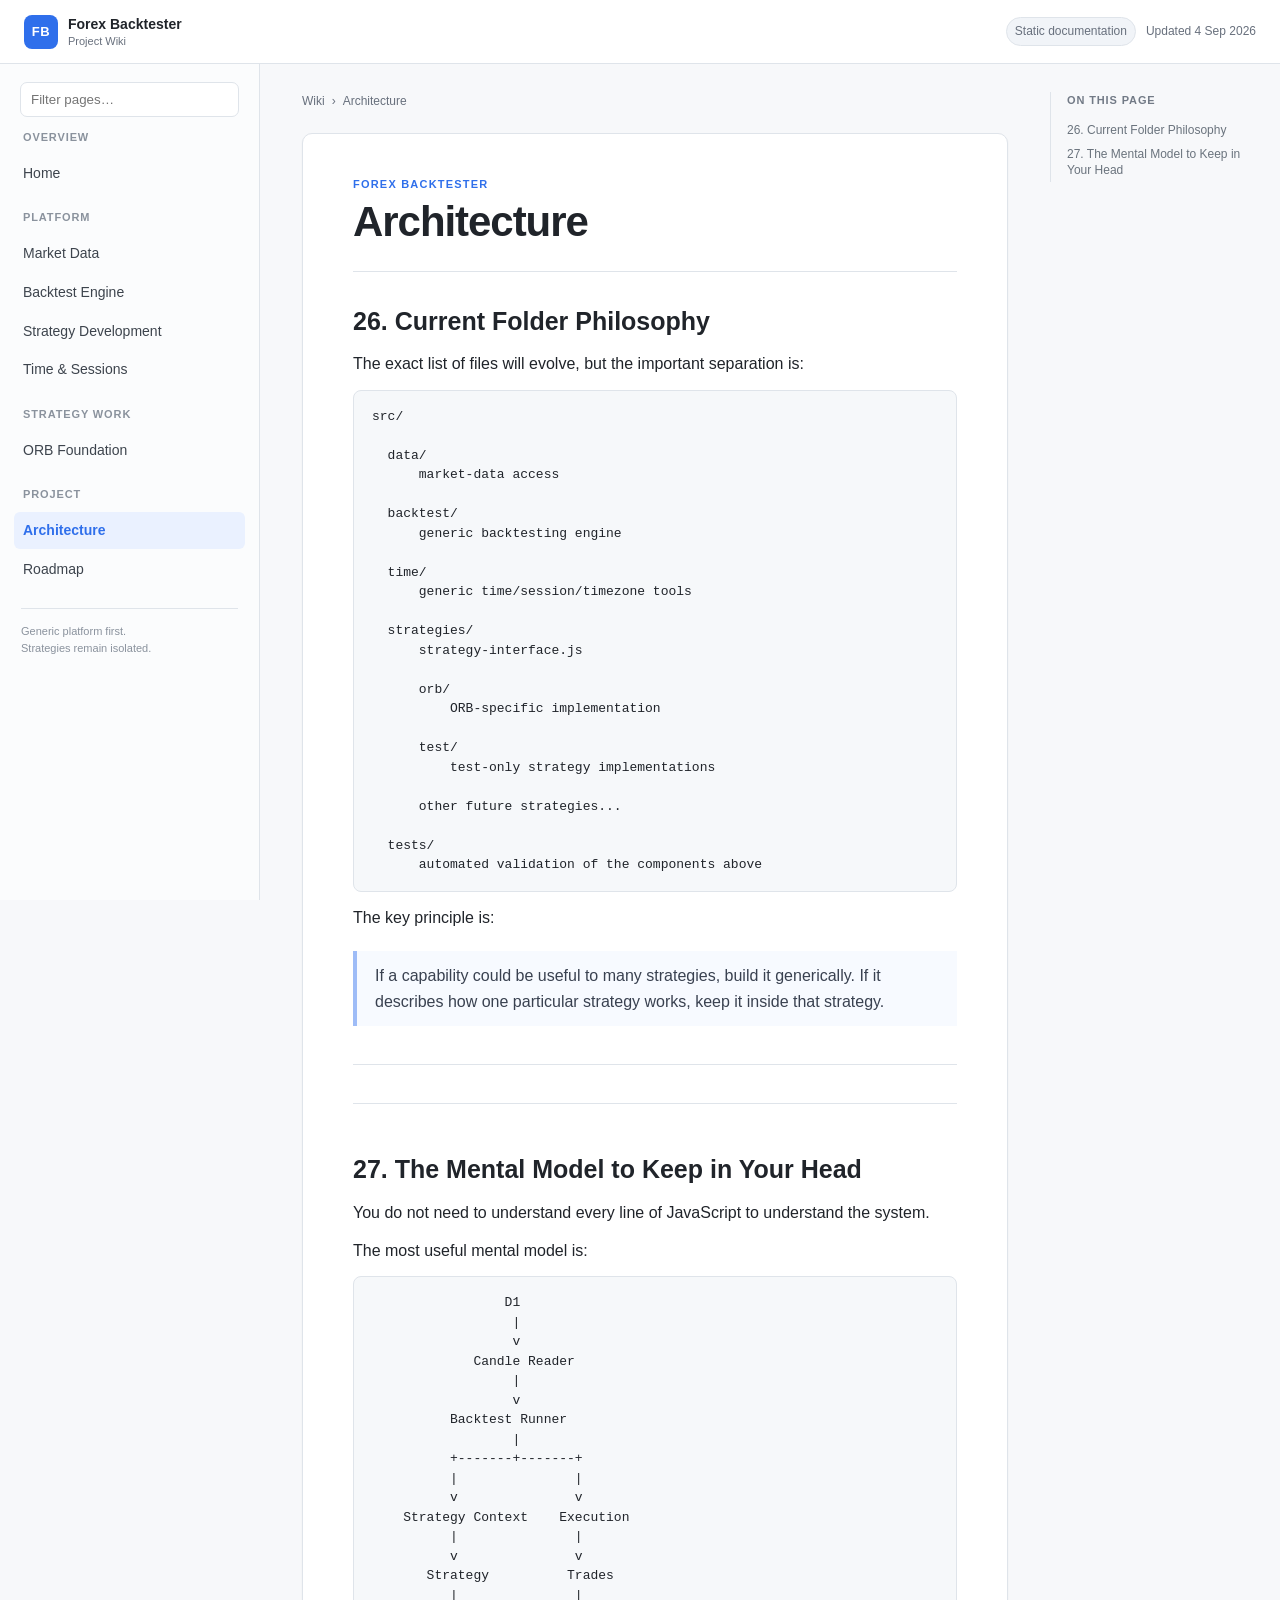
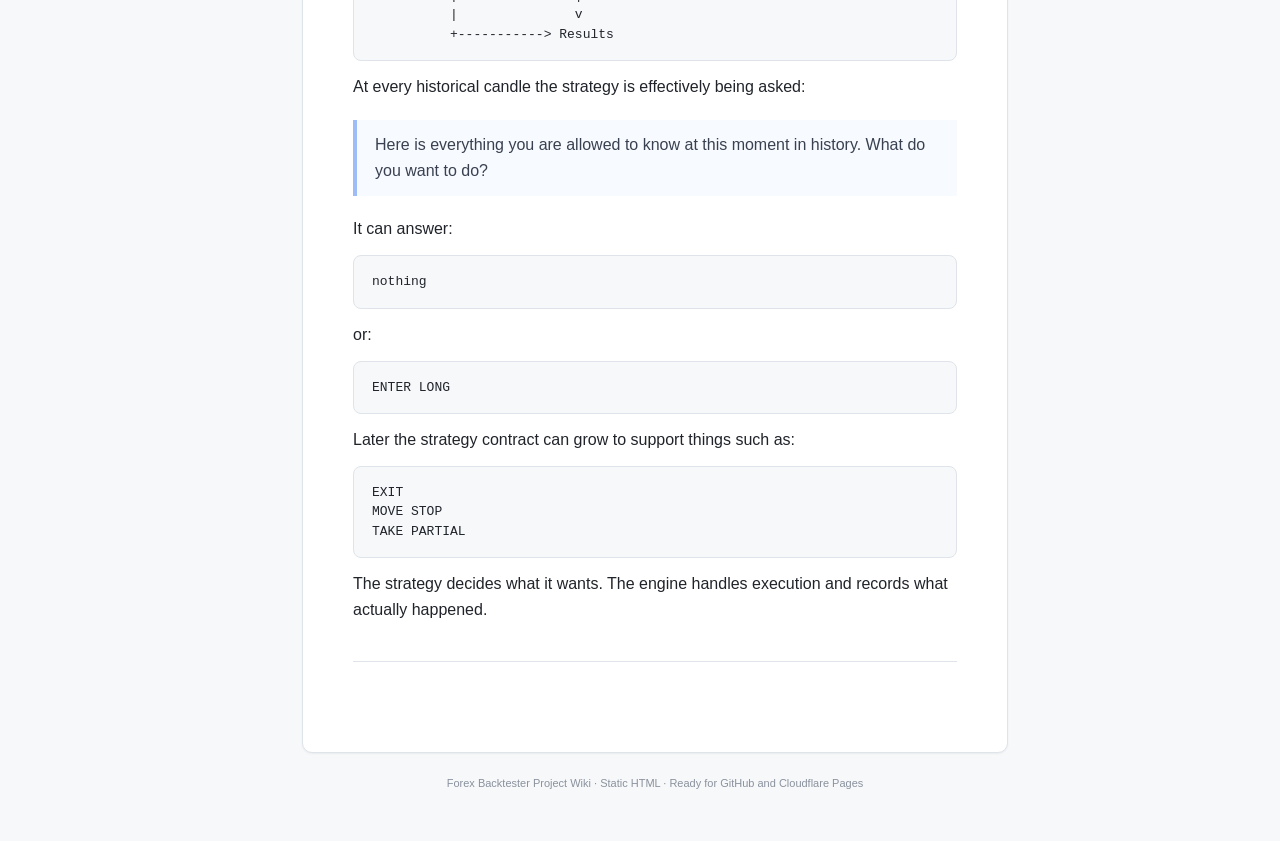
==== architecture.html @ 49b3a7f2 "initial commit" ====
<!doctype html>
<html lang="en">
<head>
  <meta charset="utf-8">
  <meta name="viewport" content="width=device-width, initial-scale=1">
  <meta name="description" content="Forex Backtester project wiki - Architecture">
  <title>Architecture · Forex Backtester Wiki</title>
  <link rel="icon" href="assets/favicon.svg" type="image/svg+xml">
  <link rel="stylesheet" href="assets/styles.css">
</head>
<body data-page="architecture.html">
  <header class="topbar">
    <button class="menu-button" id="menuButton" aria-label="Open navigation">☰</button>
    <a class="brand" href="index.html"><span class="brand-mark">FB</span><span><strong>Forex Backtester</strong><small>Project Wiki</small></span></a>
    <div class="topbar-meta"><span class="badge">Static documentation</span><span class="updated">Updated 4 Sep 2026</span></div>
  </header>

  <div class="layout">
    <aside class="sidebar" id="sidebar">
      <div class="sidebar-search-wrap">
        <label class="sr-only" for="navSearch">Filter navigation</label>
        <input id="navSearch" class="sidebar-search" type="search" placeholder="Filter pages…" autocomplete="off">
      </div>
      <nav class="sidebar-nav" aria-label="Wiki navigation">
        <div class="nav-group"><div class="nav-group-title">Overview</div><a class="nav-link" href="index.html" data-search="home">Home</a></div><div class="nav-group"><div class="nav-group-title">Platform</div><a class="nav-link" href="data.html" data-search="market data">Market Data</a><a class="nav-link" href="engine.html" data-search="backtest engine">Backtest Engine</a><a class="nav-link" href="strategies.html" data-search="strategy development">Strategy Development</a><a class="nav-link" href="time.html" data-search="time &amp; sessions">Time &amp; Sessions</a></div><div class="nav-group"><div class="nav-group-title">Strategy Work</div><a class="nav-link" href="orb.html" data-search="orb foundation">ORB Foundation</a></div><div class="nav-group"><div class="nav-group-title">Project</div><a class="nav-link active" href="architecture.html" data-search="architecture">Architecture</a><a class="nav-link" href="roadmap.html" data-search="roadmap">Roadmap</a></div>
      </nav>
      <div class="sidebar-footer">
        <span>Generic platform first.</span>
        <span>Strategies remain isolated.</span>
      </div>
    </aside>

    <main class="content">
      <div class="breadcrumbs"><a href="index.html">Wiki</a><span>›</span><span>Architecture</span></div>
      <article class="article">
        <div class="article-heading">
          <p class="eyebrow">Forex Backtester</p>
          <h1>Architecture</h1>
        </div>
        
        <div class="prose">
          <h2 id="current-folder-philosophy">26. Current Folder Philosophy</h2>
<p>The exact list of files will evolve, but the important separation is:</p>
<pre><code class="language-text">src/

  data/
      market-data access

  backtest/
      generic backtesting engine

  time/
      generic time/session/timezone tools

  strategies/
      strategy-interface.js

      orb/
          ORB-specific implementation

      test/
          test-only strategy implementations

      other future strategies...

  tests/
      automated validation of the components above
</code></pre>
<p>The key principle is:</p>
<blockquote>
<p>If a capability could be useful to many strategies, build it generically. If it describes how one particular strategy works, keep it inside that strategy.</p>
</blockquote>
<hr/>
<hr/>
<h2 id="the-mental-model-to-keep-in-your-head">27. The Mental Model to Keep in Your Head</h2>
<p>You do not need to understand every line of JavaScript to understand the system.</p>
<p>The most useful mental model is:</p>
<pre><code class="language-text">                 D1
                  |
                  v
             Candle Reader
                  |
                  v
          Backtest Runner
                  |
          +-------+-------+
          |               |
          v               v
    Strategy Context    Execution
          |               |
          v               v
       Strategy          Trades
          |               |
          |               v
          +-----------&gt; Results
</code></pre>
<p>At every historical candle the strategy is effectively being asked:</p>
<blockquote>
<p>Here is everything you are allowed to know at this moment in history. What do you want to do?</p>
</blockquote>
<p>It can answer:</p>
<pre><code class="language-text">nothing
</code></pre>
<p>or:</p>
<pre><code class="language-text">ENTER LONG
</code></pre>
<p>Later the strategy contract can grow to support things such as:</p>
<pre><code class="language-text">EXIT
MOVE STOP
TAKE PARTIAL
</code></pre>
<p>The strategy decides what it wants. The engine handles execution and records what actually happened.</p>
<hr/>

        </div>
      </article>
      <footer class="page-footer">Forex Backtester Project Wiki · Static HTML · Ready for GitHub and Cloudflare Pages</footer>
    </main>

    <aside class="toc" aria-label="On this page">
      <div class="toc-inner">
        <div class="toc-title">On this page</div>
        <a class="toc-link h2" href="#current-folder-philosophy">26. Current Folder Philosophy</a><a class="toc-link h2" href="#the-mental-model-to-keep-in-your-head">27. The Mental Model to Keep in Your Head</a>
      </div>
    </aside>
  </div>

  <div class="scrim" id="scrim"></div>
  <script src="assets/wiki.js"></script>
</body>
</html>
---- assets/styles.css ----
:root {
  --bg: #f7f8fa;
  --surface: #ffffff;
  --surface-soft: #f1f4f8;
  --border: #dfe4ea;
  --text: #20242a;
  --muted: #68707d;
  --accent: #2f6feb;
  --accent-soft: #eaf1ff;
  --code: #f4f6f8;
  --sidebar: #fbfcfd;
  --shadow: 0 1px 2px rgba(31,35,40,.06);
}
* { box-sizing: border-box; }
html { scroll-behavior: smooth; }
body { margin: 0; font-family: -apple-system, BlinkMacSystemFont, "Segoe UI", Roboto, Helvetica, Arial, sans-serif; color: var(--text); background: var(--bg); line-height: 1.62; }
a { color: var(--accent); text-decoration: none; }
a:hover { text-decoration: underline; }
.topbar { height: 64px; position: sticky; top: 0; z-index: 50; display: flex; align-items: center; gap: 18px; padding: 0 24px; border-bottom: 1px solid var(--border); background: rgba(255,255,255,.96); backdrop-filter: blur(10px); }
.brand { display: inline-flex; align-items: center; gap: 10px; color: var(--text); text-decoration: none; min-width: 242px; }
.brand:hover { text-decoration: none; }
.brand-mark { width: 34px; height: 34px; border-radius: 8px; display: grid; place-items: center; background: var(--accent); color: #fff; font-size: 13px; font-weight: 800; letter-spacing: .04em; }
.brand strong, .brand small { display: block; line-height: 1.15; }
.brand strong { font-size: 14px; }
.brand small { font-size: 11px; color: var(--muted); margin-top: 3px; }
.topbar-meta { margin-left: auto; display: flex; align-items: center; gap: 10px; color: var(--muted); font-size: 12px; }
.badge { padding: 4px 8px; background: var(--surface-soft); border: 1px solid var(--border); border-radius: 999px; }
.menu-button { display: none; border: 0; background: transparent; font-size: 22px; cursor: pointer; }
.layout { display: grid; grid-template-columns: 260px minmax(0, 1fr) 230px; min-height: calc(100vh - 64px); }
.sidebar { position: sticky; top: 64px; height: calc(100vh - 64px); overflow-y: auto; border-right: 1px solid var(--border); background: var(--sidebar); padding: 18px 14px 24px; }
.sidebar-search-wrap { padding: 0 6px 12px; }
.sidebar-search { width: 100%; border: 1px solid var(--border); border-radius: 7px; padding: 9px 10px; background: #fff; color: var(--text); outline: none; }
.sidebar-search:focus { border-color: var(--accent); box-shadow: 0 0 0 3px var(--accent-soft); }
.nav-group { margin-bottom: 18px; }
.nav-group-title { padding: 0 9px 6px; color: #8a929d; font-size: 11px; font-weight: 700; letter-spacing: .08em; text-transform: uppercase; }
.nav-link { display: block; margin: 2px 0; padding: 7px 9px; border-radius: 6px; color: #3d444d; font-size: 14px; font-weight: 500; }
.nav-link:hover { background: var(--surface-soft); text-decoration: none; }
.nav-link.active { color: var(--accent); background: var(--accent-soft); font-weight: 650; }
.sidebar-footer { border-top: 1px solid var(--border); margin: 20px 7px 0; padding-top: 14px; color: #8a929d; font-size: 11px; line-height: 1.55; }
.sidebar-footer span { display: block; }
.content { min-width: 0; padding: 28px 42px 48px; }
.breadcrumbs { max-width: 880px; margin: 0 auto 22px; color: var(--muted); font-size: 12px; display: flex; gap: 7px; }
.breadcrumbs a { color: var(--muted); }
.article { max-width: 880px; margin: 0 auto; background: var(--surface); border: 1px solid var(--border); border-radius: 10px; box-shadow: var(--shadow); padding: 42px 50px 52px; }
.article-heading { padding-bottom: 24px; border-bottom: 1px solid var(--border); margin-bottom: 28px; }
.eyebrow { margin: 0 0 4px; color: var(--accent); text-transform: uppercase; letter-spacing: .11em; font-size: 11px; font-weight: 800; }
.article-heading h1 { margin: 0; font-size: clamp(30px, 4vw, 42px); line-height: 1.15; letter-spacing: -.025em; }
.status-grid { display: grid; grid-template-columns: repeat(2, minmax(0,1fr)); gap: 12px; margin: 0 0 18px; }
.status-card { border: 1px solid var(--border); background: #fbfcfe; border-radius: 8px; padding: 15px; }
.status-card strong, .status-card span { display: block; }
.status-card strong { margin: 2px 0 4px; font-size: 14px; }
.status-card span:last-child { color: var(--muted); font-size: 12px; line-height: 1.45; }
.status-kicker { color: var(--accent); font-size: 10px; font-weight: 800; letter-spacing: .08em; text-transform: uppercase; }
.callout { border-left: 4px solid var(--accent); background: var(--accent-soft); padding: 13px 15px; border-radius: 0 7px 7px 0; margin: 18px 0 30px; }
.callout strong, .callout span { display: block; }
.callout strong { font-size: 12px; text-transform: uppercase; letter-spacing: .07em; margin-bottom: 3px; }
.callout span { font-size: 14px; }
.prose h2 { font-size: 25px; line-height: 1.25; margin: 44px 0 14px; padding-top: 6px; scroll-margin-top: 88px; }
.prose h2:first-child { margin-top: 0; }
.prose h3 { font-size: 18px; margin: 28px 0 10px; scroll-margin-top: 88px; }
.prose p { margin: 12px 0; }
.prose ul, .prose ol { padding-left: 24px; }
.prose li { margin: 5px 0; }
.prose blockquote { margin: 20px 0; padding: 12px 18px; border-left: 4px solid #9ebcf7; background: #f7faff; color: #394150; }
.prose blockquote p { margin: 0; }
.prose hr { border: 0; border-top: 1px solid var(--border); margin: 38px 0; }
.prose code { font-family: ui-monospace, SFMono-Regular, Menlo, Consolas, monospace; background: var(--code); border: 1px solid #e7eaee; border-radius: 4px; padding: .12em .35em; font-size: .89em; }
.prose pre { overflow-x: auto; background: #f6f8fa; border: 1px solid var(--border); border-radius: 8px; padding: 16px 18px; line-height: 1.5; }
.prose pre code { background: none; border: 0; padding: 0; font-size: 13px; }
.prose table { width: 100%; border-collapse: collapse; margin: 18px 0; font-size: 14px; }
.prose th, .prose td { border: 1px solid var(--border); padding: 8px 10px; text-align: left; }
.prose th { background: var(--surface-soft); }
.prose input[type="checkbox"] { margin-right: 7px; }
.toc { position: sticky; top: 64px; height: calc(100vh - 64px); padding: 28px 18px 20px 0; }
.toc-inner { position: sticky; top: 92px; border-left: 1px solid var(--border); padding-left: 16px; max-height: calc(100vh - 120px); overflow-y: auto; }
.toc-title { color: #727a86; font-size: 11px; font-weight: 800; text-transform: uppercase; letter-spacing: .08em; margin-bottom: 8px; }
.toc-link { display: block; color: #6a737d; font-size: 12px; line-height: 1.35; padding: 4px 0; }
.toc-link.h3 { padding-left: 10px; font-size: 11px; }
.toc-link:hover { color: var(--accent); text-decoration: none; }
.toc-empty { color: #9aa1aa; font-size: 12px; }
.page-footer { max-width: 880px; margin: 22px auto 0; color: #8a929d; text-align: center; font-size: 11px; }
.scrim { display: none; }
.sr-only { position: absolute; width: 1px; height: 1px; padding: 0; margin: -1px; overflow: hidden; clip: rect(0,0,0,0); border: 0; }
@media (max-width: 1120px) {
  .layout { grid-template-columns: 240px minmax(0,1fr); }
  .toc { display: none; }
  .content { padding-right: 28px; }
}
@media (max-width: 780px) {
  .topbar { padding: 0 14px; }
  .menu-button { display: inline-block; }
  .brand { min-width: 0; }
  .topbar-meta .updated { display: none; }
  .layout { display: block; }
  .sidebar { position: fixed; z-index: 80; left: 0; top: 64px; width: 280px; transform: translateX(-100%); transition: transform .2s ease; box-shadow: 8px 0 24px rgba(0,0,0,.12); }
  body.nav-open .sidebar { transform: translateX(0); }
  .scrim { position: fixed; z-index: 70; inset: 64px 0 0; background: rgba(0,0,0,.26); }
  body.nav-open .scrim { display: block; }
  .content { padding: 20px 14px 36px; }
  .article { padding: 28px 22px 36px; border-radius: 8px; }
  .status-grid { grid-template-columns: 1fr; }
  .breadcrumbs { padding: 0 4px; }
}
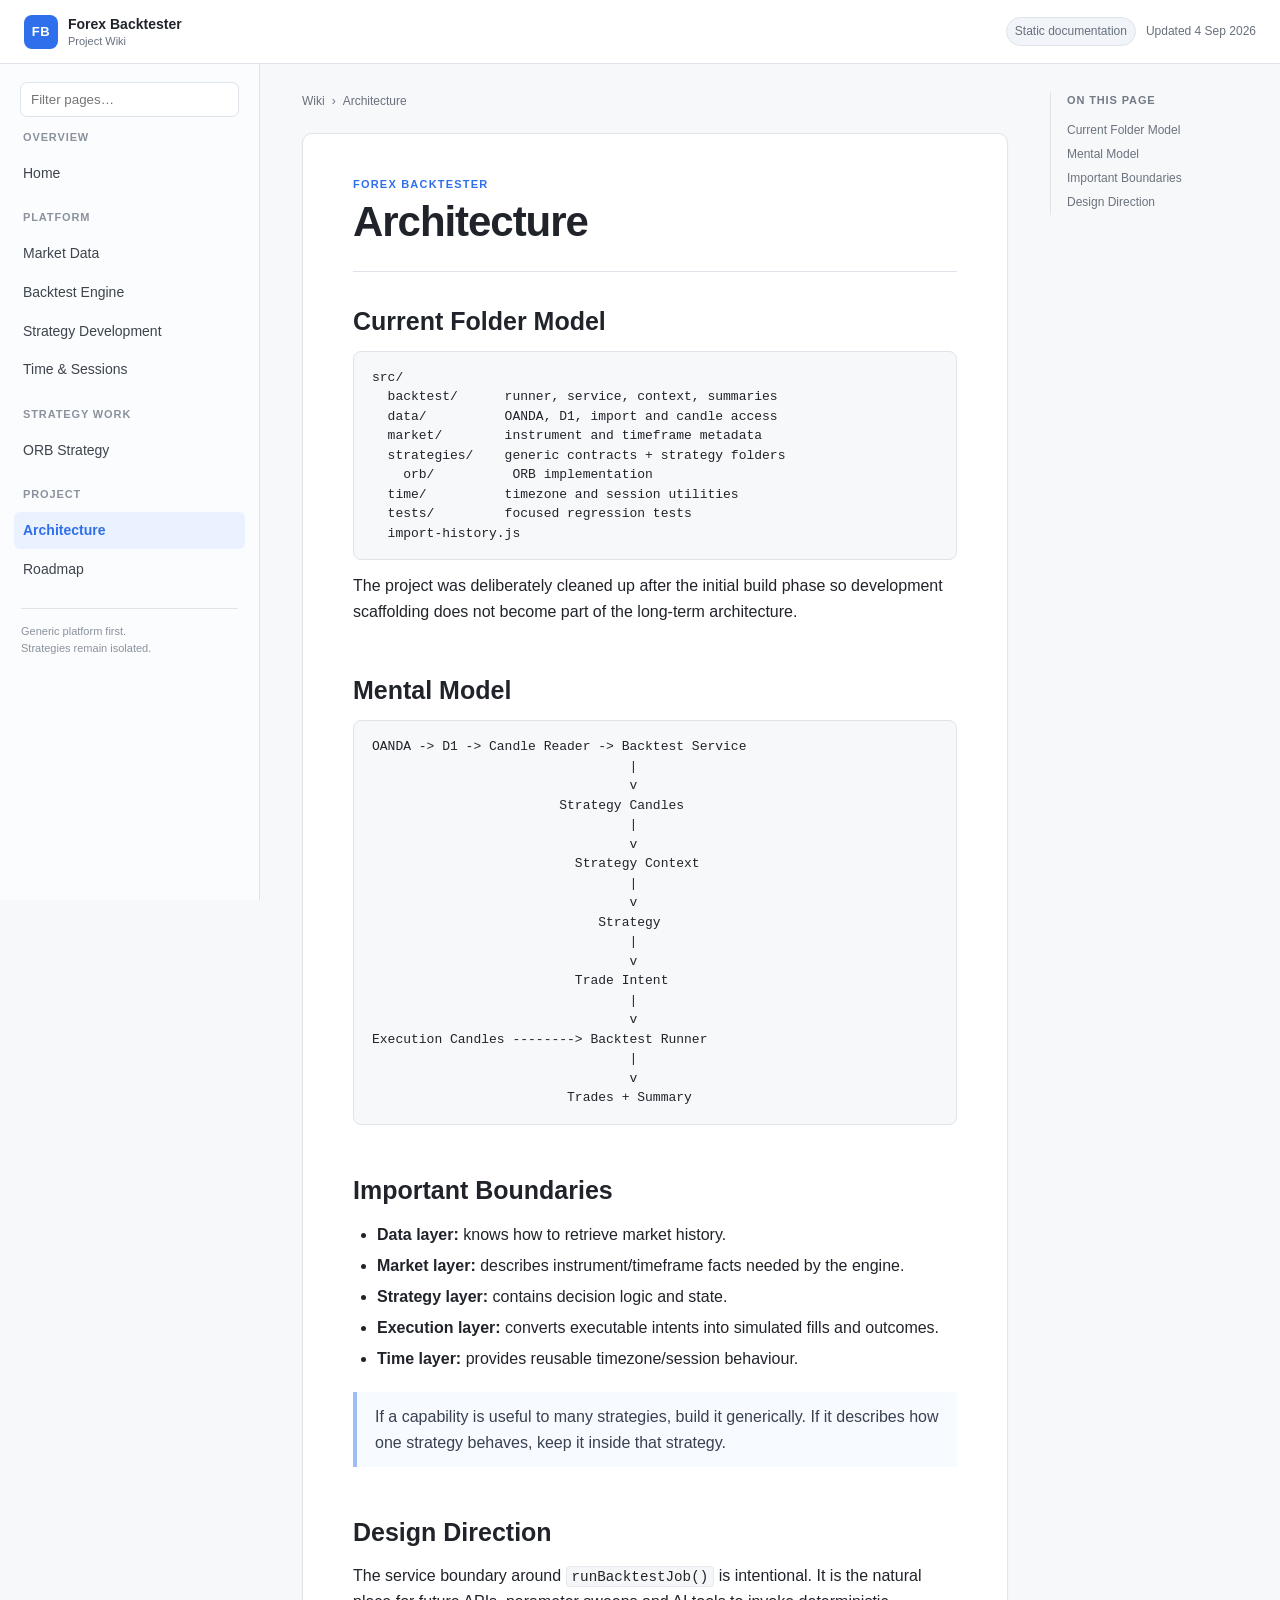
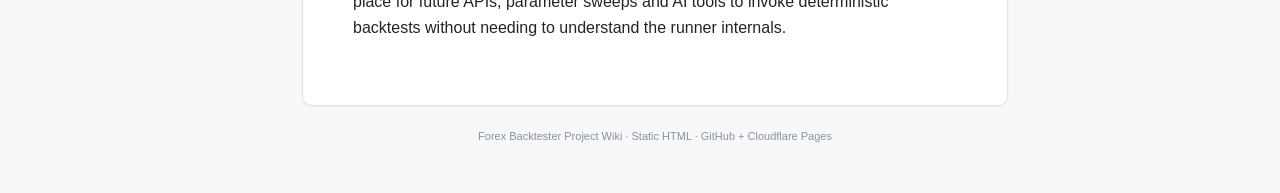
==== commit e10b9c5e: "docs: update wiki for current backtester architecture" ====
--- a/architecture.html
+++ b/architecture.html
@@ -1,131 +1,40 @@
 <!doctype html>
-<html lang="en">
-<head>
-  <meta charset="utf-8">
-  <meta name="viewport" content="width=device-width, initial-scale=1">
-  <meta name="description" content="Forex Backtester project wiki - Architecture">
-  <title>Architecture · Forex Backtester Wiki</title>
-  <link rel="icon" href="assets/favicon.svg" type="image/svg+xml">
-  <link rel="stylesheet" href="assets/styles.css">
-</head>
-<body data-page="architecture.html">
-  <header class="topbar">
-    <button class="menu-button" id="menuButton" aria-label="Open navigation">☰</button>
-    <a class="brand" href="index.html"><span class="brand-mark">FB</span><span><strong>Forex Backtester</strong><small>Project Wiki</small></span></a>
-    <div class="topbar-meta"><span class="badge">Static documentation</span><span class="updated">Updated 4 Sep 2026</span></div>
-  </header>
-
-  <div class="layout">
-    <aside class="sidebar" id="sidebar">
-      <div class="sidebar-search-wrap">
-        <label class="sr-only" for="navSearch">Filter navigation</label>
-        <input id="navSearch" class="sidebar-search" type="search" placeholder="Filter pages…" autocomplete="off">
-      </div>
-      <nav class="sidebar-nav" aria-label="Wiki navigation">
-        <div class="nav-group"><div class="nav-group-title">Overview</div><a class="nav-link" href="index.html" data-search="home">Home</a></div><div class="nav-group"><div class="nav-group-title">Platform</div><a class="nav-link" href="data.html" data-search="market data">Market Data</a><a class="nav-link" href="engine.html" data-search="backtest engine">Backtest Engine</a><a class="nav-link" href="strategies.html" data-search="strategy development">Strategy Development</a><a class="nav-link" href="time.html" data-search="time &amp; sessions">Time &amp; Sessions</a></div><div class="nav-group"><div class="nav-group-title">Strategy Work</div><a class="nav-link" href="orb.html" data-search="orb foundation">ORB Foundation</a></div><div class="nav-group"><div class="nav-group-title">Project</div><a class="nav-link active" href="architecture.html" data-search="architecture">Architecture</a><a class="nav-link" href="roadmap.html" data-search="roadmap">Roadmap</a></div>
-      </nav>
-      <div class="sidebar-footer">
-        <span>Generic platform first.</span>
-        <span>Strategies remain isolated.</span>
-      </div>
-    </aside>
-
-    <main class="content">
-      <div class="breadcrumbs"><a href="index.html">Wiki</a><span>›</span><span>Architecture</span></div>
-      <article class="article">
-        <div class="article-heading">
-          <p class="eyebrow">Forex Backtester</p>
-          <h1>Architecture</h1>
-        </div>
-        
-        <div class="prose">
-          <h2 id="current-folder-philosophy">26. Current Folder Philosophy</h2>
-<p>The exact list of files will evolve, but the important separation is:</p>
-<pre><code class="language-text">src/
-
-  data/
-      market-data access
-
-  backtest/
-      generic backtesting engine
-
-  time/
-      generic time/session/timezone tools
-
-  strategies/
-      strategy-interface.js
-
-      orb/
-          ORB-specific implementation
-
-      test/
-          test-only strategy implementations
-
-      other future strategies...
-
-  tests/
-      automated validation of the components above
+<html lang="en"><head><meta charset="utf-8"><meta name="viewport" content="width=device-width, initial-scale=1"><meta name="description" content="Forex Backtester project wiki - Architecture"><title>Architecture · Forex Backtester Wiki</title><link rel="icon" href="assets/favicon.svg" type="image/svg+xml"><link rel="stylesheet" href="assets/styles.css"></head>
+<body data-page="architecture.html"><header class="topbar"><button class="menu-button" id="menuButton" aria-label="Open navigation">☰</button><a class="brand" href="index.html"><span class="brand-mark">FB</span><span><strong>Forex Backtester</strong><small>Project Wiki</small></span></a><div class="topbar-meta"><span class="badge">Static documentation</span><span class="updated">Updated 4 Sep 2026</span></div></header>
+<div class="layout"><aside class="sidebar" id="sidebar"><div class="sidebar-search-wrap"><label class="sr-only" for="navSearch">Filter navigation</label><input id="navSearch" class="sidebar-search" type="search" placeholder="Filter pages…" autocomplete="off"></div><nav class="sidebar-nav" aria-label="Wiki navigation"><div class="nav-group"><div class="nav-group-title">Overview</div><a class="nav-link" href="index.html" data-search="home status">Home</a></div><div class="nav-group"><div class="nav-group-title">Platform</div><a class="nav-link" href="data.html" data-search="market data d1 oanda">Market Data</a><a class="nav-link" href="engine.html" data-search="backtest engine execution">Backtest Engine</a><a class="nav-link" href="strategies.html" data-search="strategy development trade intent">Strategy Development</a><a class="nav-link" href="time.html" data-search="time sessions timeframe">Time &amp; Sessions</a></div><div class="nav-group"><div class="nav-group-title">Strategy Work</div><a class="nav-link" href="orb.html" data-search="orb opening range breakout">ORB Strategy</a></div><div class="nav-group"><div class="nav-group-title">Project</div><a class="nav-link active" href="architecture.html" data-search="architecture">Architecture</a><a class="nav-link" href="roadmap.html" data-search="roadmap research sweeps ai pine">Roadmap</a></div></nav><div class="sidebar-footer"><span>Generic platform first.</span><span>Strategies remain isolated.</span></div></aside>
+<main class="content"><div class="breadcrumbs"><a href="index.html">Wiki</a><span>›</span><span>Architecture</span></div><article class="article"><div class="article-heading"><p class="eyebrow">Forex Backtester</p><h1>Architecture</h1></div><div class="prose">
+<h2 id="folder-model">Current Folder Model</h2><pre><code class="language-text">src/
+  backtest/      runner, service, context, summaries
+  data/          OANDA, D1, import and candle access
+  market/        instrument and timeframe metadata
+  strategies/    generic contracts + strategy folders
+    orb/          ORB implementation
+  time/          timezone and session utilities
+  tests/         focused regression tests
+  import-history.js
 </code></pre>
-<p>The key principle is:</p>
-<blockquote>
-<p>If a capability could be useful to many strategies, build it generically. If it describes how one particular strategy works, keep it inside that strategy.</p>
-</blockquote>
-<hr/>
-<hr/>
-<h2 id="the-mental-model-to-keep-in-your-head">27. The Mental Model to Keep in Your Head</h2>
-<p>You do not need to understand every line of JavaScript to understand the system.</p>
-<p>The most useful mental model is:</p>
-<pre><code class="language-text">                 D1
-                  |
-                  v
-             Candle Reader
-                  |
-                  v
-          Backtest Runner
-                  |
-          +-------+-------+
-          |               |
-          v               v
-    Strategy Context    Execution
-          |               |
-          v               v
-       Strategy          Trades
-          |               |
-          |               v
-          +-----------&gt; Results
+<p>The project was deliberately cleaned up after the initial build phase so development scaffolding does not become part of the long-term architecture.</p>
+<h2 id="mental-model">Mental Model</h2><pre><code class="language-text">OANDA -> D1 -> Candle Reader -> Backtest Service
+                                 |
+                                 v
+                        Strategy Candles
+                                 |
+                                 v
+                          Strategy Context
+                                 |
+                                 v
+                             Strategy
+                                 |
+                                 v
+                          Trade Intent
+                                 |
+                                 v
+Execution Candles --------> Backtest Runner
+                                 |
+                                 v
+                         Trades + Summary
 </code></pre>
-<p>At every historical candle the strategy is effectively being asked:</p>
-<blockquote>
-<p>Here is everything you are allowed to know at this moment in history. What do you want to do?</p>
-</blockquote>
-<p>It can answer:</p>
-<pre><code class="language-text">nothing
-</code></pre>
-<p>or:</p>
-<pre><code class="language-text">ENTER LONG
-</code></pre>
-<p>Later the strategy contract can grow to support things such as:</p>
-<pre><code class="language-text">EXIT
-MOVE STOP
-TAKE PARTIAL
-</code></pre>
-<p>The strategy decides what it wants. The engine handles execution and records what actually happened.</p>
-<hr/>
-
-        </div>
-      </article>
-      <footer class="page-footer">Forex Backtester Project Wiki · Static HTML · Ready for GitHub and Cloudflare Pages</footer>
-    </main>
-
-    <aside class="toc" aria-label="On this page">
-      <div class="toc-inner">
-        <div class="toc-title">On this page</div>
-        <a class="toc-link h2" href="#current-folder-philosophy">26. Current Folder Philosophy</a><a class="toc-link h2" href="#the-mental-model-to-keep-in-your-head">27. The Mental Model to Keep in Your Head</a>
-      </div>
-    </aside>
-  </div>
-
-  <div class="scrim" id="scrim"></div>
-  <script src="assets/wiki.js"></script>
-</body>
-</html>+<h2 id="boundaries">Important Boundaries</h2><ul><li><strong>Data layer:</strong> knows how to retrieve market history.</li><li><strong>Market layer:</strong> describes instrument/timeframe facts needed by the engine.</li><li><strong>Strategy layer:</strong> contains decision logic and state.</li><li><strong>Execution layer:</strong> converts executable intents into simulated fills and outcomes.</li><li><strong>Time layer:</strong> provides reusable timezone/session behaviour.</li></ul>
+<blockquote><p>If a capability is useful to many strategies, build it generically. If it describes how one strategy behaves, keep it inside that strategy.</p></blockquote>
+<h2 id="design-direction">Design Direction</h2><p>The service boundary around <code>runBacktestJob()</code> is intentional. It is the natural place for future APIs, parameter sweeps and AI tools to invoke deterministic backtests without needing to understand the runner internals.</p>
+</div></article><footer class="page-footer">Forex Backtester Project Wiki · Static HTML · GitHub + Cloudflare Pages</footer></main><aside class="toc" aria-label="On this page"><div class="toc-inner"><div class="toc-title">On this page</div><a class="toc-link h2" href="#folder-model">Current Folder Model</a><a class="toc-link h2" href="#mental-model">Mental Model</a><a class="toc-link h2" href="#boundaries">Important Boundaries</a><a class="toc-link h2" href="#design-direction">Design Direction</a></div></aside></div><div class="scrim" id="scrim"></div><script src="assets/wiki.js"></script></body></html>
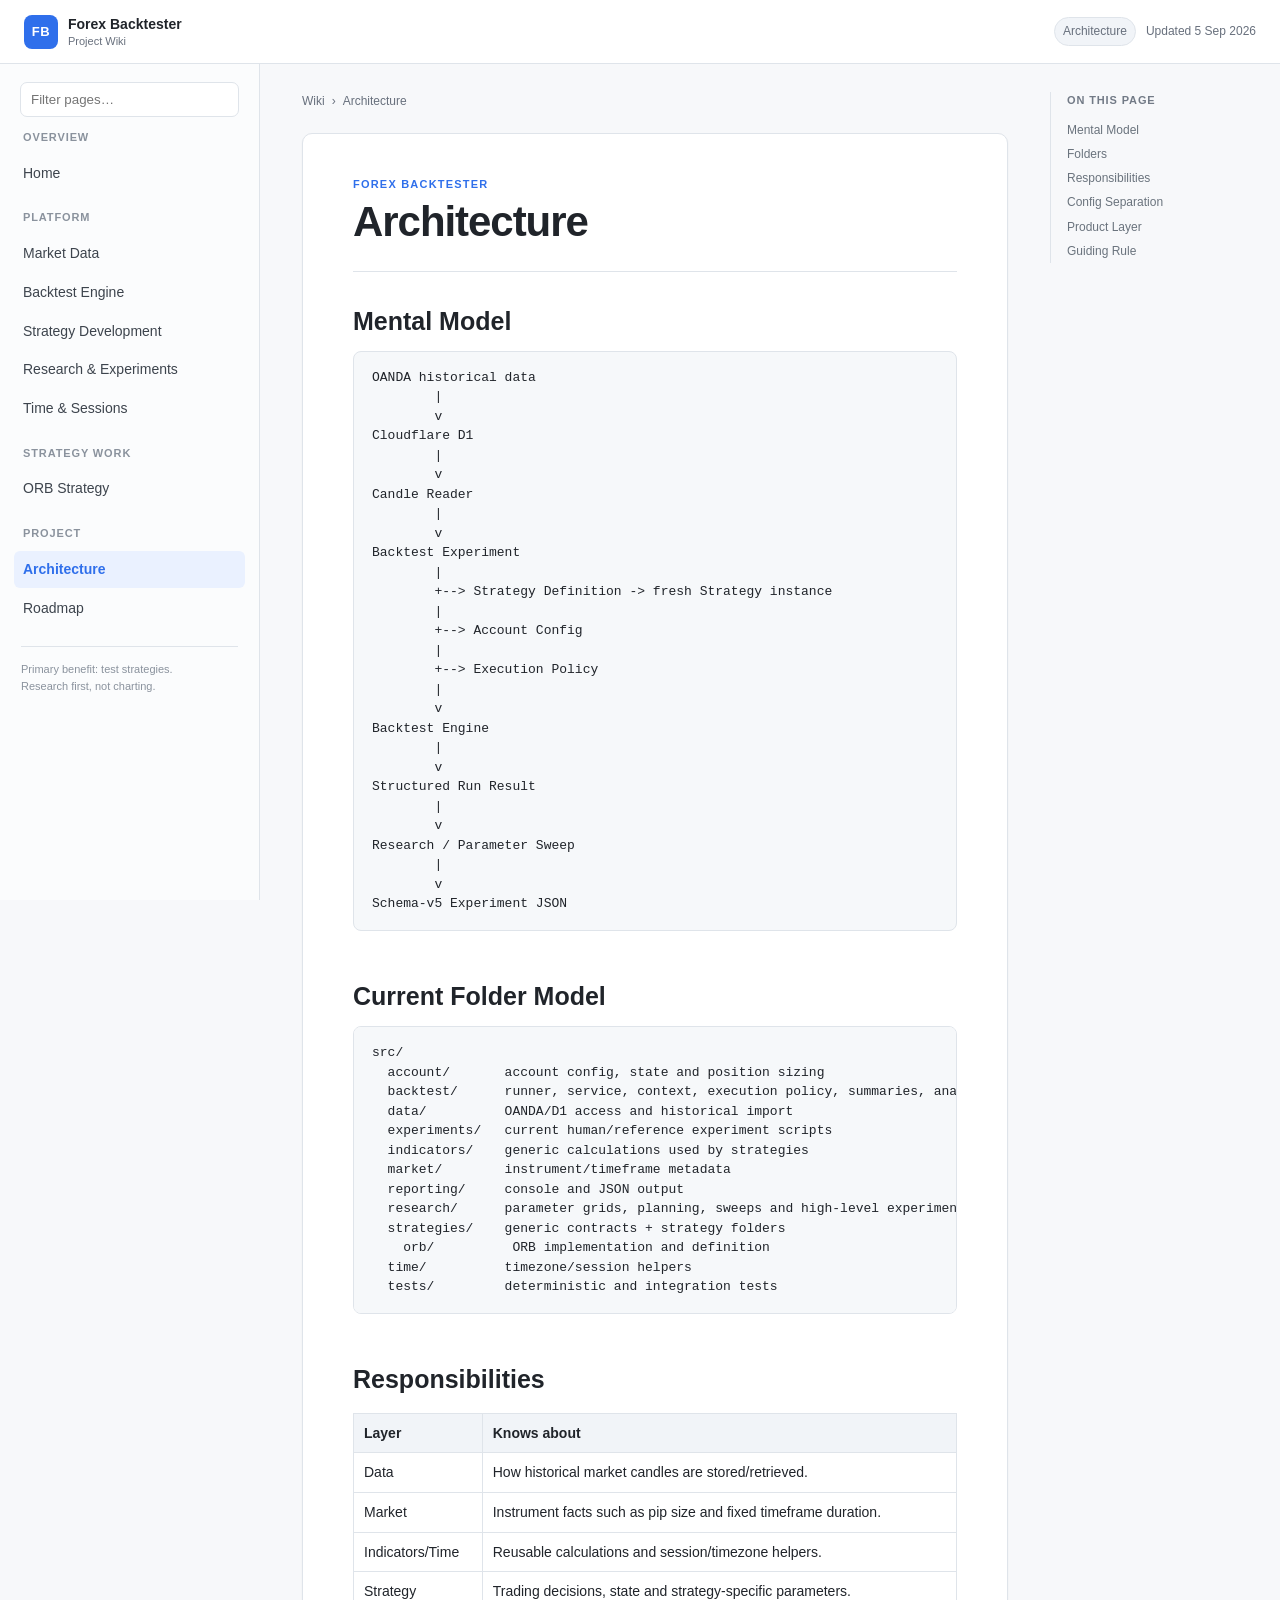
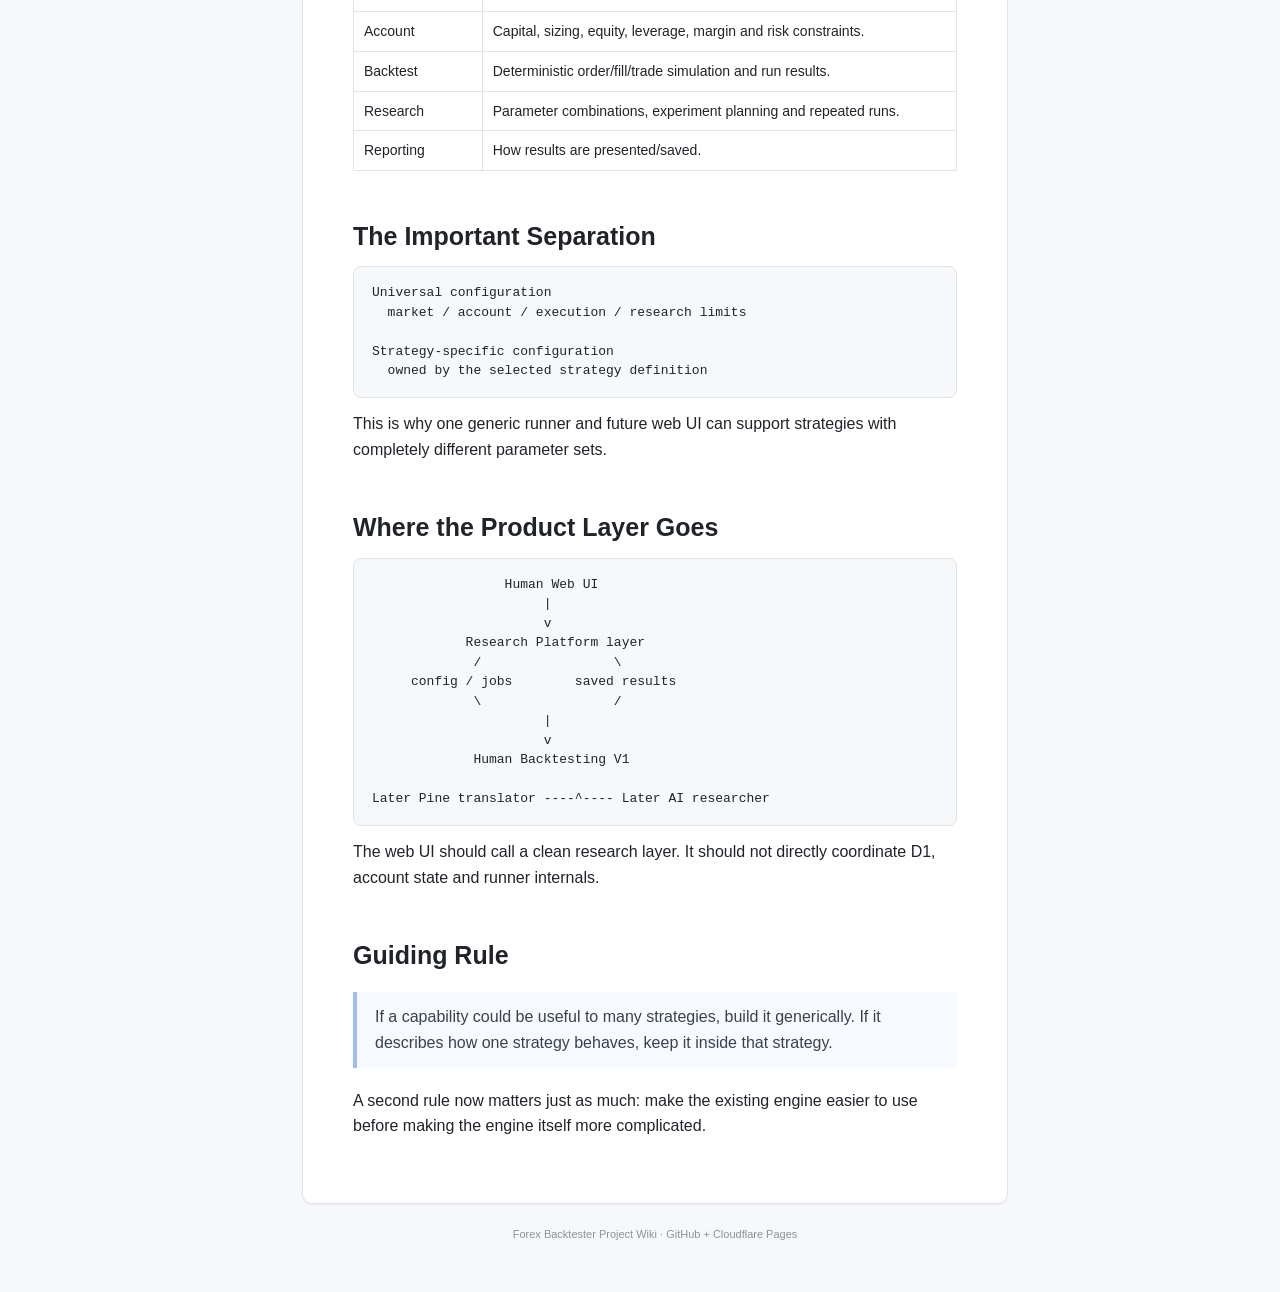
==== commit f64c9377: "docs: update wiki for Human Backtesting V1 completion" ====
--- a/architecture.html
+++ b/architecture.html
@@ -1,40 +1,70 @@
 <!doctype html>
 <html lang="en"><head><meta charset="utf-8"><meta name="viewport" content="width=device-width, initial-scale=1"><meta name="description" content="Forex Backtester project wiki - Architecture"><title>Architecture · Forex Backtester Wiki</title><link rel="icon" href="assets/favicon.svg" type="image/svg+xml"><link rel="stylesheet" href="assets/styles.css"></head>
-<body data-page="architecture.html"><header class="topbar"><button class="menu-button" id="menuButton" aria-label="Open navigation">☰</button><a class="brand" href="index.html"><span class="brand-mark">FB</span><span><strong>Forex Backtester</strong><small>Project Wiki</small></span></a><div class="topbar-meta"><span class="badge">Static documentation</span><span class="updated">Updated 4 Sep 2026</span></div></header>
-<div class="layout"><aside class="sidebar" id="sidebar"><div class="sidebar-search-wrap"><label class="sr-only" for="navSearch">Filter navigation</label><input id="navSearch" class="sidebar-search" type="search" placeholder="Filter pages…" autocomplete="off"></div><nav class="sidebar-nav" aria-label="Wiki navigation"><div class="nav-group"><div class="nav-group-title">Overview</div><a class="nav-link" href="index.html" data-search="home status">Home</a></div><div class="nav-group"><div class="nav-group-title">Platform</div><a class="nav-link" href="data.html" data-search="market data d1 oanda">Market Data</a><a class="nav-link" href="engine.html" data-search="backtest engine execution">Backtest Engine</a><a class="nav-link" href="strategies.html" data-search="strategy development trade intent">Strategy Development</a><a class="nav-link" href="time.html" data-search="time sessions timeframe">Time &amp; Sessions</a></div><div class="nav-group"><div class="nav-group-title">Strategy Work</div><a class="nav-link" href="orb.html" data-search="orb opening range breakout">ORB Strategy</a></div><div class="nav-group"><div class="nav-group-title">Project</div><a class="nav-link active" href="architecture.html" data-search="architecture">Architecture</a><a class="nav-link" href="roadmap.html" data-search="roadmap research sweeps ai pine">Roadmap</a></div></nav><div class="sidebar-footer"><span>Generic platform first.</span><span>Strategies remain isolated.</span></div></aside>
+<body data-page="architecture.html"><header class="topbar"><button class="menu-button" id="menuButton" aria-label="Open navigation">☰</button><a class="brand" href="index.html"><span class="brand-mark">FB</span><span><strong>Forex Backtester</strong><small>Project Wiki</small></span></a><div class="topbar-meta"><span class="badge">Architecture</span><span class="updated">Updated 5 Sep 2026</span></div></header>
+<div class="layout"><aside class="sidebar" id="sidebar"><div class="sidebar-search-wrap"><label class="sr-only" for="navSearch">Filter navigation</label><input id="navSearch" class="sidebar-search" type="search" placeholder="Filter pages…" autocomplete="off"></div><nav class="sidebar-nav" aria-label="Wiki navigation"><div class="nav-group"><div class="nav-group-title">Overview</div><a class="nav-link" href="index.html" data-search="home status product focus">Home</a></div><div class="nav-group"><div class="nav-group-title">Platform</div><a class="nav-link" href="data.html" data-search="market data d1 oanda">Market Data</a><a class="nav-link" href="engine.html" data-search="backtest engine account execution">Backtest Engine</a><a class="nav-link" href="strategies.html" data-search="strategy development definition indicators">Strategy Development</a><a class="nav-link" href="research.html" data-search="research experiments config parameters sweep">Research &amp; Experiments</a><a class="nav-link" href="time.html" data-search="time sessions timeframe">Time &amp; Sessions</a></div><div class="nav-group"><div class="nav-group-title">Strategy Work</div><a class="nav-link" href="orb.html" data-search="orb opening range breakout acceptance">ORB Strategy</a></div><div class="nav-group"><div class="nav-group-title">Project</div><a class="nav-link active" href="architecture.html" data-search="architecture mental model">Architecture</a><a class="nav-link" href="roadmap.html" data-search="roadmap next milestone web ui pine ai">Roadmap</a></div></nav><div class="sidebar-footer"><span>Primary benefit: test strategies.</span><span>Research first, not charting.</span></div></aside>
 <main class="content"><div class="breadcrumbs"><a href="index.html">Wiki</a><span>›</span><span>Architecture</span></div><article class="article"><div class="article-heading"><p class="eyebrow">Forex Backtester</p><h1>Architecture</h1></div><div class="prose">
-<h2 id="folder-model">Current Folder Model</h2><pre><code class="language-text">src/
-  backtest/      runner, service, context, summaries
-  data/          OANDA, D1, import and candle access
-  market/        instrument and timeframe metadata
+<h2 id="mental-model">Mental Model</h2><pre><code class="language-text">OANDA historical data
+        |
+        v
+Cloudflare D1
+        |
+        v
+Candle Reader
+        |
+        v
+Backtest Experiment
+        |
+        +--> Strategy Definition -> fresh Strategy instance
+        |
+        +--> Account Config
+        |
+        +--> Execution Policy
+        |
+        v
+Backtest Engine
+        |
+        v
+Structured Run Result
+        |
+        v
+Research / Parameter Sweep
+        |
+        v
+Schema-v5 Experiment JSON
+</code></pre>
+<h2 id="folders">Current Folder Model</h2><pre><code class="language-text">src/
+  account/       account config, state and position sizing
+  backtest/      runner, service, context, execution policy, summaries, analytics
+  data/          OANDA/D1 access and historical import
+  experiments/   current human/reference experiment scripts
+  indicators/    generic calculations used by strategies
+  market/        instrument/timeframe metadata
+  reporting/     console and JSON output
+  research/      parameter grids, planning, sweeps and high-level experiments
   strategies/    generic contracts + strategy folders
-    orb/          ORB implementation
-  time/          timezone and session utilities
-  tests/         focused regression tests
-  import-history.js
+    orb/          ORB implementation and definition
+  time/          timezone/session helpers
+  tests/         deterministic and integration tests
 </code></pre>
-<p>The project was deliberately cleaned up after the initial build phase so development scaffolding does not become part of the long-term architecture.</p>
-<h2 id="mental-model">Mental Model</h2><pre><code class="language-text">OANDA -> D1 -> Candle Reader -> Backtest Service
-                                 |
-                                 v
-                        Strategy Candles
-                                 |
-                                 v
-                          Strategy Context
-                                 |
-                                 v
-                             Strategy
-                                 |
-                                 v
-                          Trade Intent
-                                 |
-                                 v
-Execution Candles --------> Backtest Runner
-                                 |
-                                 v
-                         Trades + Summary
-</code></pre>
-<h2 id="boundaries">Important Boundaries</h2><ul><li><strong>Data layer:</strong> knows how to retrieve market history.</li><li><strong>Market layer:</strong> describes instrument/timeframe facts needed by the engine.</li><li><strong>Strategy layer:</strong> contains decision logic and state.</li><li><strong>Execution layer:</strong> converts executable intents into simulated fills and outcomes.</li><li><strong>Time layer:</strong> provides reusable timezone/session behaviour.</li></ul>
-<blockquote><p>If a capability is useful to many strategies, build it generically. If it describes how one strategy behaves, keep it inside that strategy.</p></blockquote>
-<h2 id="design-direction">Design Direction</h2><p>The service boundary around <code>runBacktestJob()</code> is intentional. It is the natural place for future APIs, parameter sweeps and AI tools to invoke deterministic backtests without needing to understand the runner internals.</p>
-</div></article><footer class="page-footer">Forex Backtester Project Wiki · Static HTML · GitHub + Cloudflare Pages</footer></main><aside class="toc" aria-label="On this page"><div class="toc-inner"><div class="toc-title">On this page</div><a class="toc-link h2" href="#folder-model">Current Folder Model</a><a class="toc-link h2" href="#mental-model">Mental Model</a><a class="toc-link h2" href="#boundaries">Important Boundaries</a><a class="toc-link h2" href="#design-direction">Design Direction</a></div></aside></div><div class="scrim" id="scrim"></div><script src="assets/wiki.js"></script></body></html>+<h2 id="boundaries">Responsibilities</h2><table><thead><tr><th>Layer</th><th>Knows about</th></tr></thead><tbody><tr><td>Data</td><td>How historical market candles are stored/retrieved.</td></tr><tr><td>Market</td><td>Instrument facts such as pip size and fixed timeframe duration.</td></tr><tr><td>Indicators/Time</td><td>Reusable calculations and session/timezone helpers.</td></tr><tr><td>Strategy</td><td>Trading decisions, state and strategy-specific parameters.</td></tr><tr><td>Account</td><td>Capital, sizing, equity, leverage, margin and risk constraints.</td></tr><tr><td>Backtest</td><td>Deterministic order/fill/trade simulation and run results.</td></tr><tr><td>Research</td><td>Parameter combinations, experiment planning and repeated runs.</td></tr><tr><td>Reporting</td><td>How results are presented/saved.</td></tr></tbody></table>
+<h2 id="key-separation">The Important Separation</h2><pre><code class="language-text">Universal configuration
+  market / account / execution / research limits
+
+Strategy-specific configuration
+  owned by the selected strategy definition
+</code></pre><p>This is why one generic runner and future web UI can support strategies with completely different parameter sets.</p>
+<h2 id="product-layer">Where the Product Layer Goes</h2><pre><code class="language-text">                 Human Web UI
+                      |
+                      v
+            Research Platform layer
+             /                 \
+     config / jobs        saved results
+             \                 /
+                      |
+                      v
+             Human Backtesting V1
+
+Later Pine translator ----^---- Later AI researcher
+</code></pre><p>The web UI should call a clean research layer. It should not directly coordinate D1, account state and runner internals.</p>
+<h2 id="rule">Guiding Rule</h2><blockquote><p>If a capability could be useful to many strategies, build it generically. If it describes how one strategy behaves, keep it inside that strategy.</p></blockquote><p>A second rule now matters just as much: make the existing engine easier to use before making the engine itself more complicated.</p>
+</div></article><footer class="page-footer">Forex Backtester Project Wiki · GitHub + Cloudflare Pages</footer></main><aside class="toc"><div class="toc-inner"><div class="toc-title">On this page</div><a class="toc-link h2" href="#mental-model">Mental Model</a><a class="toc-link h2" href="#folders">Folders</a><a class="toc-link h2" href="#boundaries">Responsibilities</a><a class="toc-link h2" href="#key-separation">Config Separation</a><a class="toc-link h2" href="#product-layer">Product Layer</a><a class="toc-link h2" href="#rule">Guiding Rule</a></div></aside></div><div class="scrim" id="scrim"></div><script src="assets/wiki.js"></script></body></html>
